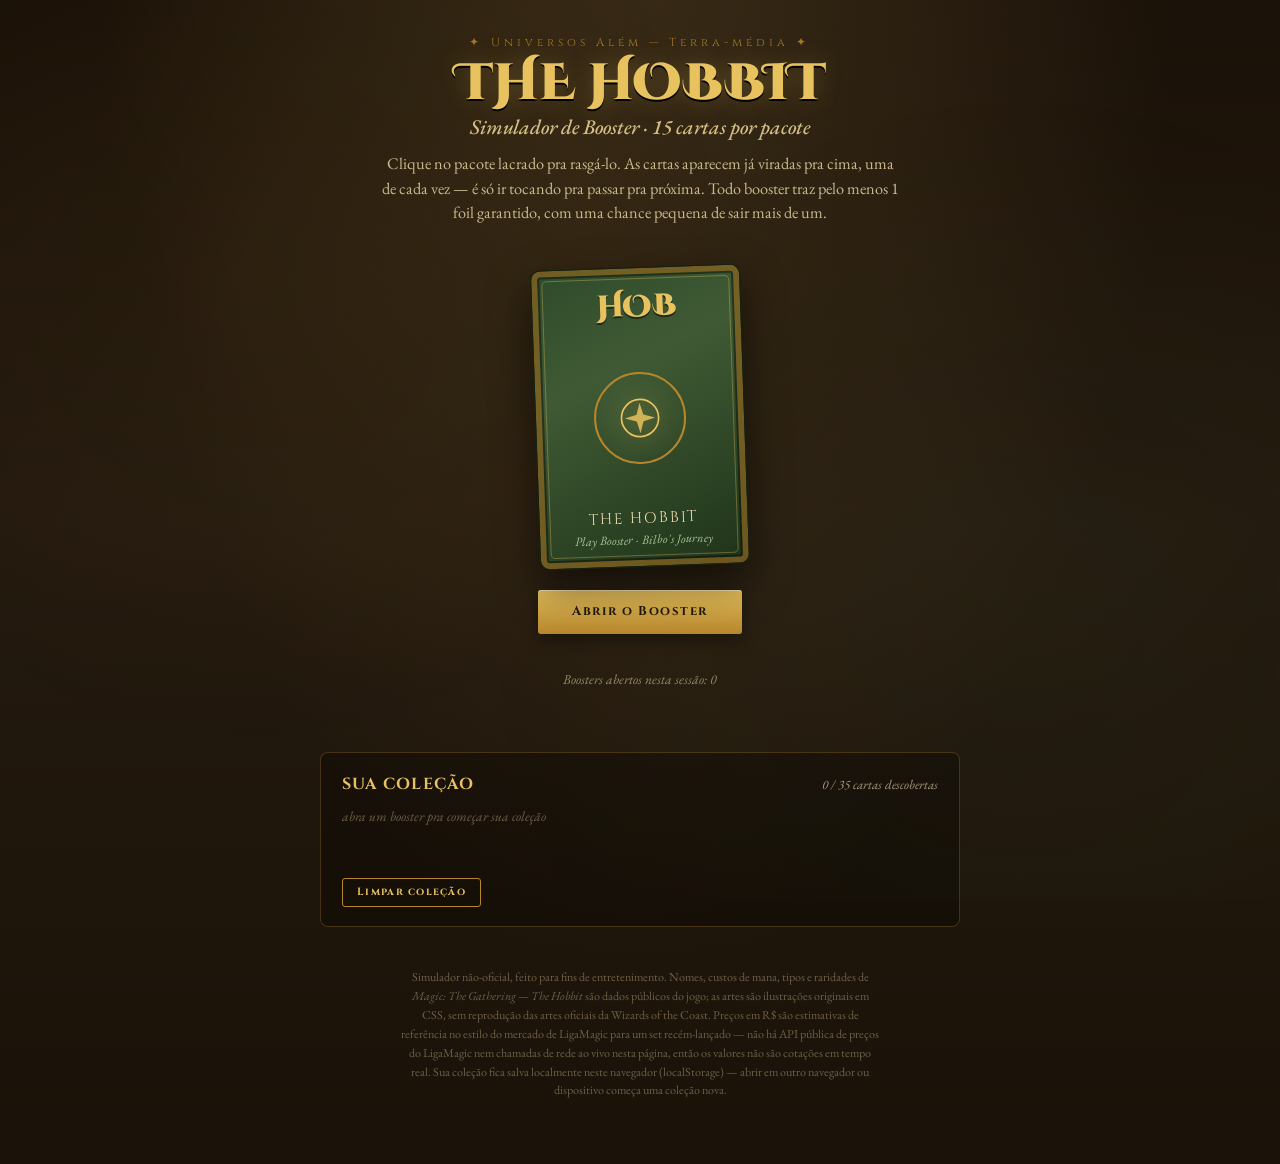
==== index.html @ b06af4e3 "primeiros arquivos" ====
<!DOCTYPE html>
<html lang="pt-BR">
<head>
<meta charset="UTF-8">
<meta name="viewport" content="width=device-width, initial-scale=1, viewport-fit=cover">
<title>The Hobbit — Simulador de Booster</title>
<link rel="stylesheet" href="style.css">
</head>
<body>
<div class="wrap">

  <header>
    <p class="eyebrow-rune">✦ Universos Além — Terra-média ✦</p>
    <h1>THE HOBBIT<span>Simulador de Booster · 15 cartas por pacote</span></h1>
    <p class="subline">Clique no pacote lacrado pra rasgá-lo. As cartas aparecem já viradas pra cima, uma de cada vez — é só ir tocando pra passar pra próxima. Todo booster traz pelo menos 1 foil garantido, com uma chance pequena de sair mais de um.</p>
  </header>

  <div class="stage" id="stageEl">

    <div class="pack-zone" id="packZone">
      <div class="pack" id="packEl">
        <div class="pack-face">
          <div class="pack-mark">HOB</div>
          <div class="pack-ring">
            <svg viewBox="0 0 64 64" fill="none">
              <circle cx="32" cy="32" r="22" stroke="#e8c25e" stroke-width="2"/>
              <path d="M32 14 L36 28 L50 32 L36 36 L32 50 L28 36 L14 32 L28 28 Z" fill="#e8c25e" opacity="0.85"/>
            </svg>
          </div>
          <div class="pack-title">THE HOBBIT<small>Play Booster · Bilbo's Journey</small></div>
        </div>
      </div>
      <button class="open-btn" id="openBtn">Abrir o Booster</button>
      <p class="count-note" id="countNote">Boosters abertos nesta sessão: 0</p>
    </div>

    <div class="reveal" id="revealZone">
      <div class="reveal-head">
        <h2>REVELANDO SUAS CARTAS</h2>
        <span class="prog" id="progNote">carta 1 de 15</span>
      </div>
      <p class="tap-hint" id="tapHint">toque na carta pra ver a próxima</p>

      <div class="stack-zone" id="stackZone"></div>

      <div class="detail" id="detail"></div>

      <div class="actions-row">
        <button class="ghost-btn" id="revealAllBtn">Revelar tudo</button>
        <button class="ghost-btn" id="againBtn" style="display:none">Abrir outro booster</button>
      </div>

      <div class="collected" id="collectedWrap" style="display:none">
        <p class="collected-label">JÁ REVELADAS</p>
        <div class="strip" id="strip"></div>
      </div>

      <div class="summary" id="summary" style="display:none">
        <h2>BOOSTER COMPLETO</h2>
        <div class="total" id="totalPrice">R$ 0,00</div>
        <p class="sub" id="summarySub"></p>
      </div>
    </div>

  </div>

  <div class="collection-panel" id="collectionPanel">
    <div class="coll-head">
      <h2>SUA COLEÇÃO</h2>
      <span class="coll-count" id="collCount">0 / 0 cartas descobertas</span>
    </div>
    <div class="coll-grid" id="collGrid"></div>
    <button class="ghost-btn tiny" id="clearCollBtn">Limpar coleção</button>
  </div>

  <footer id="footerNote">
    Simulador não-oficial, feito para fins de entretenimento. Nomes, custos de mana, tipos e raridades de <em>Magic: The Gathering — The Hobbit</em> são dados públicos do jogo; as artes são ilustrações originais em CSS, sem reprodução das artes oficiais da Wizards of the Coast. Preços em R$ são estimativas de referência no estilo do mercado de LigaMagic para um set recém-lançado — não há API pública de preços do LigaMagic nem chamadas de rede ao vivo nesta página, então os valores não são cotações em tempo real. Sua coleção fica salva localmente neste navegador (localStorage) — abrir em outro navegador ou dispositivo começa uma coleção nova.
  </footer>

</div>

<div class="mythic-flash" id="mythicFlash"></div>

<script src="main.js"></script>
</body>
</html>
---- style.css ----
@import url('https://fonts.googleapis.com/css2?family=Cinzel:wght@500;700;900&family=Cinzel+Decorative:wght@700;900&family=EB+Garamond:ital,wght@0,400;0,500;0,600;1,400&display=swap');

:root{
  --parchment:#e9d9ae;
  --parchment-dark:#d3bd85;
  --ink:#2b1c10;
  --gold:#b6862c;
  --gold-bright:#e8c25e;
  --shire-green:#3f5a34;
  --shadow-hall:#1a1108;

  --c-w:#d9c98a; --c-u:#3c6ea5; --c-b:#2a2430; --c-r:#9c3a2a; --c-g:#3c6b3a; --c-c:#6b6255; --c-m:#7a5a2a; --c-l:#5b4a2c;

  box-sizing:border-box;
  padding-top:env(safe-area-inset-top,0px);
  padding-bottom:env(safe-area-inset-bottom,0px);
}
html{scroll-padding-top:env(safe-area-inset-top,0px);}
*{box-sizing:inherit;}

body{
  margin:0;
  min-height:100%;
  background:
    radial-gradient(ellipse at 50% -10%, #3a2c17 0%, transparent 60%),
    linear-gradient(180deg, var(--shadow-hall) 0%, #241a0f 45%, #1a1208 100%);
  color:var(--parchment);
  font-family:'EB Garamond', Georgia, serif;
  overflow-x:hidden;
  position:relative;
}
body::before{
  content:"";
  position:fixed; inset:0;
  background-image:
    radial-gradient(circle at 20% 30%, rgba(182,134,44,0.06), transparent 40%),
    radial-gradient(circle at 80% 70%, rgba(63,90,52,0.08), transparent 45%);
  pointer-events:none;
  z-index:0;
}

.wrap{
  position:relative;
  z-index:1;
  max-width:760px;
  margin:0 auto;
  padding:2.2rem 1.25rem 4rem;
  display:flex;
  flex-direction:column;
  align-items:center;
}

header{ text-align:center; margin-bottom:1.6rem; }
.eyebrow-rune{
  font-family:'Cinzel', serif; font-size:0.72rem; letter-spacing:0.35em;
  color:var(--gold); opacity:0.85; margin:0 0 0.4rem;
}
h1{
  font-family:'Cinzel Decorative', 'Cinzel', serif; font-weight:900;
  font-size:clamp(2.1rem, 6vw, 3.2rem); margin:0; color:var(--gold-bright);
  text-shadow:0 2px 0 #000, 0 0 24px rgba(232,194,94,0.25); line-height:1.05;
}
h1 span{
  display:block; font-family:'EB Garamond', serif; font-style:italic; font-weight:500;
  font-size:clamp(1rem, 3vw, 1.3rem); color:var(--parchment-dark); margin-top:0.35rem;
  text-shadow:none;
}
.subline{ max-width:520px; margin:0.9rem auto 0; color:#c9b98d; font-size:1.02rem; line-height:1.5; }

.stage{
  width:100%; display:flex; flex-direction:column; align-items:center;
  min-height:440px; justify-content:center; padding:1rem 0; position:relative;
}
.stage.shake{ animation:shake .5s ease; }
@keyframes shake{
  10%,90%{ transform:translate(-1px,0); } 20%,80%{ transform:translate(2px,-1px); }
  30%,50%,70%{ transform:translate(-4px,1px); } 40%,60%{ transform:translate(4px,-1px); }
}

/* ---------- Pack ---------- */
.pack-zone{ display:flex; flex-direction:column; align-items:center; gap:1.4rem; }
.pack{
  width:210px; height:300px; position:relative; cursor:pointer;
  transform:rotate(-2deg); transition:transform .35s ease;
}
.pack:hover{ transform:rotate(-2deg) translateY(-6px); }
.pack:active{ transform:rotate(-2deg) translateY(-2px) scale(.98); }
.pack-face{
  position:absolute; inset:0; border-radius:10px;
  background:linear-gradient(155deg, #2e4a2a 0%, var(--shire-green) 35%, #1f3319 100%);
  border:1px solid #14200f;
  box-shadow:0 18px 40px rgba(0,0,0,0.55), inset 0 0 0 6px rgba(182,134,44,0.55), inset 0 0 0 8px rgba(0,0,0,0.4);
  display:flex; flex-direction:column; align-items:center; justify-content:space-between;
  padding:1.1rem 0.9rem; overflow:hidden;
}
.pack-face::before{ content:""; position:absolute; inset:10px; border:1px solid rgba(232,194,94,0.35); border-radius:5px; }
.pack-mark{ font-family:'Cinzel Decorative', serif; font-weight:900; font-size:1.9rem; color:var(--gold-bright); text-shadow:0 2px 0 rgba(0,0,0,0.5); }
.pack-ring{ width:92px; height:92px; border-radius:50%; border:2.5px solid var(--gold); display:flex; align-items:center; justify-content:center; background:radial-gradient(circle, rgba(232,194,94,0.12), transparent 70%); }
.pack-ring svg{ width:54px; height:54px; }
.pack-title{ font-family:'Cinzel', serif; font-size:0.95rem; letter-spacing:0.12em; color:var(--parchment); text-align:center; line-height:1.3; }
.pack-title small{ display:block; font-family:'EB Garamond'; font-style:italic; letter-spacing:0; font-size:0.78rem; color:#a7c497; margin-top:0.2rem; }

.open-btn, .ghost-btn{
  font-family:'Cinzel', serif; font-weight:700; letter-spacing:0.12em; font-size:0.8rem;
  padding:0.85rem 2.1rem; border-radius:3px; cursor:pointer;
}
.open-btn{
  background:linear-gradient(180deg, var(--gold-bright), var(--gold)); color:#241a0a; border:none;
  box-shadow:0 6px 16px rgba(0,0,0,0.4), inset 0 1px 0 rgba(255,255,255,0.5);
  transition:transform .15s ease;
}
.open-btn:hover{ transform:translateY(-2px); }
.open-btn:disabled{ opacity:0.5; cursor:default; transform:none; }
.ghost-btn{ background:transparent; border:1px solid var(--gold); color:var(--gold-bright); font-size:0.75rem; padding:0.6rem 1.3rem; }
.ghost-btn:hover{ background:rgba(182,134,44,0.15); }
.count-note{ font-size:0.85rem; color:#9a8a68; font-style:italic; }

.burst{ position:absolute; inset:0; pointer-events:none; z-index:6; }
.mote{ position:absolute; width:6px; height:6px; border-radius:50%; background:var(--gold-bright); opacity:0; }

/* ---------- Reveal stack ---------- */
.reveal{ width:100%; display:none; flex-direction:column; align-items:center; }
.reveal.show{ display:flex; }

.reveal-head{
  width:100%; display:flex; align-items:baseline; justify-content:space-between; flex-wrap:wrap; gap:0.6rem;
  margin-bottom:0.4rem; border-bottom:1px solid rgba(182,134,44,0.35); padding-bottom:0.6rem;
}
.reveal-head h2{ font-family:'Cinzel', serif; font-size:1.05rem; letter-spacing:0.08em; color:var(--gold-bright); margin:0; }
.reveal-head .prog{ font-size:0.85rem; color:#a7987a; font-style:italic; }

.stack-zone{
  position:relative; width:210px; height:300px; margin:1.6rem 0 1.1rem;
}
.stack-card{
  position:absolute; inset:0; perspective:1000px;
}
.stack-card .mcard{
  position:relative; width:100%; height:100%; transform-style:preserve-3d;
  transition:transform .55s cubic-bezier(.2,.7,.2,1), opacity .3s ease;
  cursor:pointer;
}
.stack-card .mcard.flipped{ transform:rotateY(180deg); }
.mface{ position:absolute; inset:0; border-radius:9px; backface-visibility:hidden; overflow:hidden; box-shadow:0 10px 24px rgba(0,0,0,0.55); }
.mback{ background:linear-gradient(155deg, #2e4a2a 0%, var(--shire-green) 35%, #1f3319 100%); border:1px solid #14200f; display:flex; align-items:center; justify-content:center; }
.mback::before{ content:""; position:absolute; inset:7px; border:1px solid rgba(232,194,94,0.4); border-radius:5px; }
.mback span{ font-family:'Cinzel Decorative', serif; color:var(--gold-bright); font-size:1.4rem; font-weight:900; opacity:0.9; }

.mfront{ transform:rotateY(180deg); display:flex; flex-direction:column; border:1px solid rgba(0,0,0,0.4); padding:6px; background:#171310; }
.mfront .frame{ flex:1; border-radius:5px; padding:7px 8px 8px; display:flex; flex-direction:column; position:relative; overflow:hidden; }
.namebar{ display:flex; align-items:center; justify-content:space-between; gap:4px; font-family:'Cinzel', serif; font-weight:700; font-size:0.68rem; color:#1c1508; background:rgba(255,255,255,0.85); border-radius:3px; padding:3px 6px; line-height:1.15; }
.namebar .nm{ overflow:hidden; text-overflow:ellipsis; white-space:nowrap; }
.namebar .cost{ display:flex; gap:2px; flex-shrink:0; }
.pip{ width:13px; height:13px; border-radius:50%; display:flex; align-items:center; justify-content:center; font-size:0.55rem; font-weight:800; color:#fff; box-shadow:inset 0 0 0 1px rgba(0,0,0,0.35); }
.art{ margin-top:5px; flex:1; border-radius:3px; position:relative; overflow:hidden; box-shadow:inset 0 0 0 1px rgba(0,0,0,0.35), inset 0 -14px 22px rgba(0,0,0,0.35); }
.typebar{ margin-top:5px; font-family:'Cinzel', serif; font-size:0.55rem; font-weight:700; color:#1c1508; background:rgba(255,255,255,0.8); border-radius:3px; padding:2.5px 6px; display:flex; align-items:center; justify-content:space-between; gap:4px; }
.rgem{ width:9px; height:9px; border-radius:50%; flex-shrink:0; box-shadow:0 0 4px currentColor; }
.textbox{ margin-top:5px; background:rgba(245,239,220,0.95); border-radius:3px; padding:5px 6px; font-size:0.56rem; line-height:1.3; color:#2a2015; flex:1; overflow:hidden; }
.textbox .flavor{ display:block; font-style:italic; color:#5a4d38; margin-top:2px; }
.ptbox{ position:absolute; bottom:5px; right:6px; background:rgba(255,255,255,0.92); border-radius:3px; padding:1px 6px; font-family:'Cinzel', serif; font-weight:800; font-size:0.62rem; color:#1c1508; box-shadow:0 0 0 1px rgba(0,0,0,0.3); }
.pricetag{ position:absolute; bottom:5px; left:6px; background:rgba(20,15,8,0.85); color:var(--gold-bright); border-radius:3px; padding:1px 6px; font-family:'Cinzel', serif; font-weight:700; font-size:0.55rem; }

.mfront.r-mythic .frame{ box-shadow:0 0 0 2px #d4a949, inset 0 0 16px rgba(212,169,73,0.4); }
.mfront.r-rare .frame{ box-shadow:0 0 0 2px #d8b84a; }
.mfront.r-uncommon .frame{ box-shadow:0 0 0 1px #b9c2c9; }
.mfront.r-common .frame{ box-shadow:0 0 0 1px rgba(0,0,0,0.3); }

/* foil shimmer */
.foil-badge{
  position:absolute; top:5px; right:5px; z-index:3;
  font-family:'Cinzel', serif; font-weight:800; font-size:0.48rem; letter-spacing:0.06em;
  padding:1.5px 5px; border-radius:9px; color:#241a0a;
  background:linear-gradient(120deg,#ffd9a0,#fff3c8,#a0d9ff,#ffd9a0);
  background-size:220% 100%;
  animation:foilbadge 2.6s linear infinite;
  box-shadow:0 0 5px rgba(255,255,255,0.6);
}
@keyframes foilbadge{ 0%{background-position:0% 0;} 100%{background-position:220% 0;} }
.mfront.is-foil::after{
  content:"";
  position:absolute; inset:0;
  background:linear-gradient(115deg, transparent 30%, rgba(255,255,255,0.55) 45%, rgba(255,200,255,0.35) 50%, rgba(180,230,255,0.4) 55%, transparent 70%);
  background-size:250% 250%;
  mix-blend-mode:overlay;
  animation:foilsheen 3.2s ease-in-out infinite;
  pointer-events:none;
}
@keyframes foilsheen{ 0%{background-position:0% 0%;} 50%{background-position:100% 100%;} 100%{background-position:0% 0%;} }

/* mythic reveal blast */
.mythic-flash{
  position:fixed; inset:0; pointer-events:none; z-index:50;
  background:radial-gradient(circle at 50% 45%, rgba(255,196,90,0.55), rgba(255,120,40,0.25) 35%, transparent 65%);
  opacity:0;
}
.mythic-flash.go{ animation:mflash 1s ease-out; }
@keyframes mflash{ 0%{opacity:0;} 15%{opacity:1;} 100%{opacity:0;} }
.mcard.mythic-pop{ animation:mythicpop 1s cubic-bezier(.2,.7,.2,1); }
@keyframes mythicpop{
  0%{ transform:rotateY(180deg) scale(1); filter:brightness(1); }
  30%{ transform:rotateY(180deg) scale(1.18); filter:brightness(1.6) drop-shadow(0 0 30px #ffb347); }
  60%{ transform:rotateY(180deg) scale(1.1); filter:brightness(1.3) drop-shadow(0 0 22px #ffb347); }
  100%{ transform:rotateY(180deg) scale(1); filter:brightness(1); }
}
.ember{ position:fixed; bottom:-10px; width:5px; height:5px; border-radius:50%; background:#ff9a3c; pointer-events:none; z-index:49; opacity:0; }

.tap-hint{ font-size:0.8rem; color:#a7987a; font-style:italic; min-height:1.2em; margin-bottom:0.4rem; }

.detail{ width:100%; max-width:420px; margin-top:0.3rem; padding:1rem 1.1rem; background:rgba(0,0,0,0.35); border:1px solid rgba(182,134,44,0.4); border-radius:8px; display:none; }
.detail.show{ display:block; }
.detail h3{ font-family:'Cinzel', serif; margin:0 0 0.3rem; color:var(--gold-bright); font-size:1.05rem; }
.detail p{ margin:0.2rem 0; color:#d8caa8; font-size:0.9rem; line-height:1.5; }
.detail .tag{ display:inline-block; font-family:'Cinzel', serif; font-size:0.66rem; letter-spacing:0.08em; padding:0.15rem 0.55rem; border-radius:20px; margin-right:0.4rem; margin-top:0.4rem; }
.detail .price{ font-family:'Cinzel', serif; font-size:1.1rem; color:var(--gold-bright); margin-top:0.5rem; }

.actions-row{ display:flex; gap:0.8rem; justify-content:center; margin-top:0.9rem; flex-wrap:wrap; }

/* collected strip */
.collected{ width:100%; max-width:560px; margin-top:1.3rem; }
.collected-label{ font-family:'Cinzel', serif; font-size:0.7rem; letter-spacing:0.1em; color:#a7987a; margin-bottom:0.5rem; }
.strip{ display:flex; flex-wrap:wrap; gap:6px; }
.chip{
  width:34px; height:48px; border-radius:4px; position:relative; flex-shrink:0;
  box-shadow:0 3px 8px rgba(0,0,0,0.5); cursor:default; opacity:0; transform:translateY(6px);
  animation:chipin .35s ease forwards;
}
@keyframes chipin{ to{ opacity:1; transform:translateY(0); } }
.chip.foil::after{ content:"✦"; position:absolute; top:1px; right:1px; font-size:0.5rem; color:#fff9dd; }
.chip.r-mythic{ box-shadow:0 0 8px #ffb347, 0 3px 8px rgba(0,0,0,0.5); }

.summary{
  width:100%; max-width:480px; margin-top:1.6rem; padding:1.1rem 1.2rem;
  background:rgba(0,0,0,0.32); border:1px solid rgba(182,134,44,0.4); border-radius:8px; text-align:center;
}
.summary h2{ font-family:'Cinzel', serif; color:var(--gold-bright); font-size:1.05rem; margin:0 0 0.4rem; }
.summary .total{ font-family:'Cinzel Decorative', serif; font-size:1.9rem; color:var(--gold-bright); margin:0.3rem 0; }
.summary .sub{ font-size:0.82rem; color:#a7987a; font-style:italic; }

.collection-panel{
  width:100%; max-width:640px; margin-top:2.2rem; padding:1.2rem 1.3rem;
  background:rgba(0,0,0,0.28); border:1px solid rgba(182,134,44,0.3); border-radius:8px;
}
.coll-head{ display:flex; align-items:baseline; justify-content:space-between; flex-wrap:wrap; gap:0.5rem; margin-bottom:0.8rem; }
.coll-head h2{ font-family:'Cinzel', serif; font-size:1rem; letter-spacing:0.08em; color:var(--gold-bright); margin:0; }
.coll-count{ font-size:0.82rem; color:#a7987a; font-style:italic; }
.coll-grid{ display:flex; flex-wrap:wrap; gap:8px; min-height:56px; }
.coll-empty{ font-size:0.85rem; color:#6d5f45; font-style:italic; }
.coll-card{
  position:relative; width:56px; height:78px; border-radius:5px; flex-shrink:0;
  box-shadow:0 3px 8px rgba(0,0,0,0.5); display:flex; align-items:flex-end;
  opacity:0; transform:translateY(6px); animation:chipin .3s ease forwards;
}
.coll-card.r-mythic{ box-shadow:0 0 8px #ffb347, 0 3px 8px rgba(0,0,0,0.5); }
.coll-card.r-rare{ box-shadow:0 0 0 1.5px #d8b84a, 0 3px 8px rgba(0,0,0,0.5); }
.coll-card.r-uncommon{ box-shadow:0 0 0 1px #b9c2c9, 0 3px 8px rgba(0,0,0,0.5); }
.coll-card.is-foil::after{
  content:""; position:absolute; inset:0; border-radius:5px;
  background:linear-gradient(115deg, transparent 30%, rgba(255,255,255,0.55) 45%, rgba(180,230,255,0.4) 55%, transparent 70%);
  background-size:250% 250%; mix-blend-mode:overlay; animation:foilsheen 3.2s ease-in-out infinite; pointer-events:none;
}
.coll-card .coll-star{ position:absolute; top:2px; right:3px; font-size:0.55rem; color:#fff9dd; text-shadow:0 0 3px #000; }
.coll-name{ font-size:0.42rem; line-height:1.15; padding:2px 3px; color:#1c1508; background:rgba(255,255,255,0.82); width:100%; border-radius:0 0 5px 5px; }
.ghost-btn.tiny{ font-size:0.66rem; padding:0.4rem 0.9rem; margin-top:0.9rem; }

footer{ margin-top:2.6rem; text-align:center; font-size:0.76rem; color:#6d5f45; max-width:480px; line-height:1.55; }

@media (max-width:420px){ .pack{ width:180px; height:258px; } .stack-zone{ width:180px; height:258px; } }
@media (prefers-reduced-motion: reduce){ .mcard, .pack, .open-btn, .mythic-flash.go, .mcard.mythic-pop{ animation:none !important; transition:none !important; } }
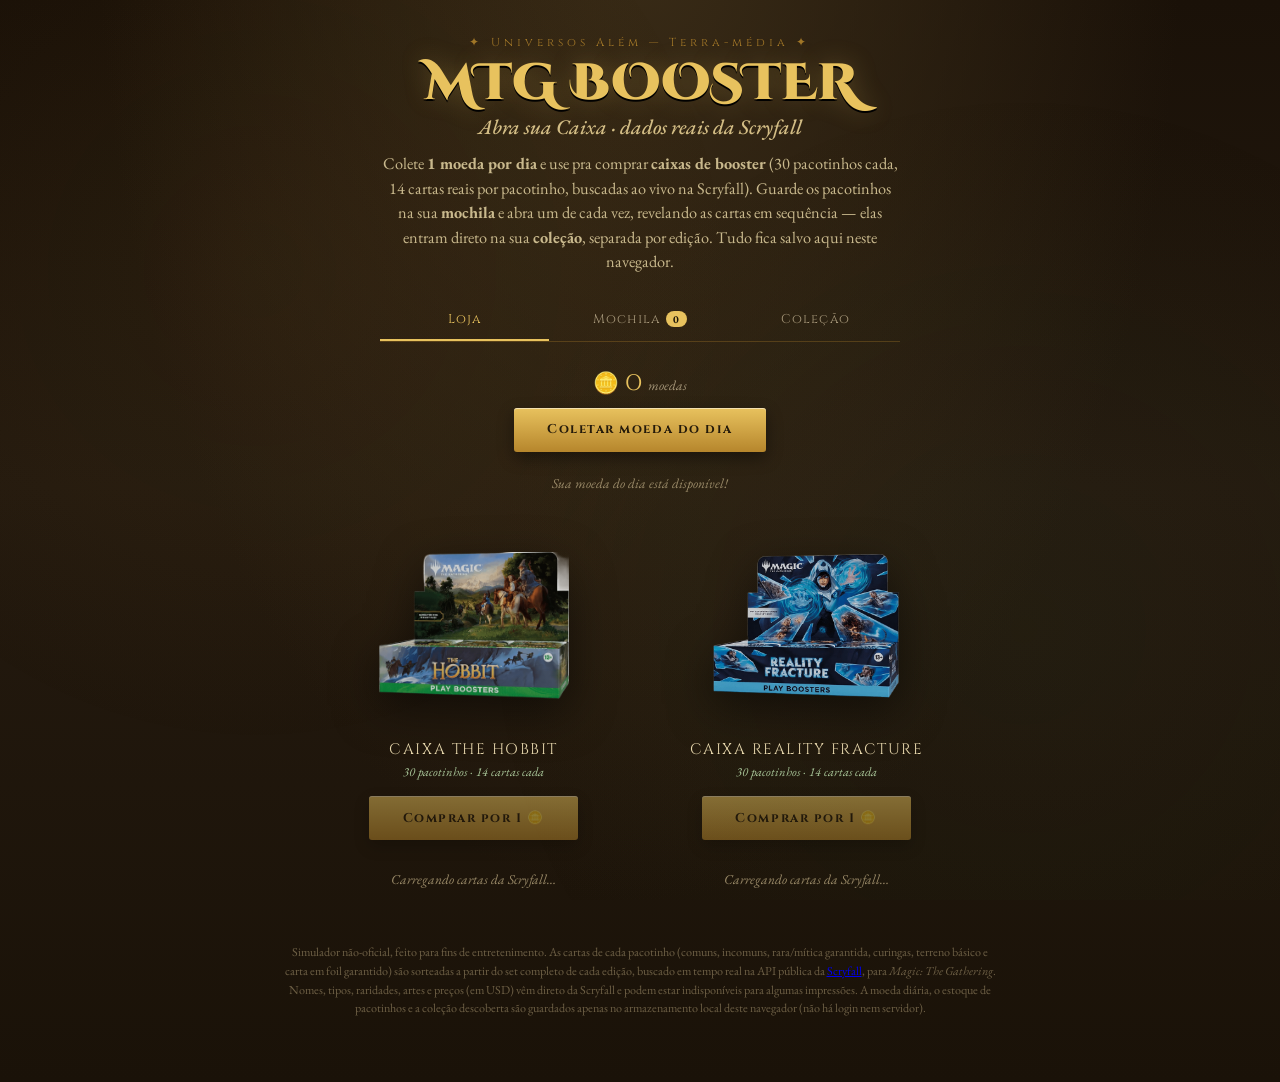
==== commit b80a0343: "primeiros boosters boxes" ====
--- a/index.html
+++ b/index.html
@@ -3,7 +3,7 @@
 <head>
 <meta charset="UTF-8">
 <meta name="viewport" content="width=device-width, initial-scale=1, viewport-fit=cover">
-<title>The Hobbit — Simulador de Booster</title>
+<title>MTG Booster — Simulador de Pacotinhos</title>
 <link rel="stylesheet" href="style.css">
 </head>
 <body>
@@ -11,75 +11,71 @@
 
   <header>
     <p class="eyebrow-rune">✦ Universos Além — Terra-média ✦</p>
-    <h1>THE HOBBIT<span>Simulador de Booster · 15 cartas por pacote</span></h1>
-    <p class="subline">Clique no pacote lacrado pra rasgá-lo. As cartas aparecem já viradas pra cima, uma de cada vez — é só ir tocando pra passar pra próxima. Todo booster traz pelo menos 1 foil garantido, com uma chance pequena de sair mais de um.</p>
+    <h1>MTG BOOSTER<span>Abra sua Caixa · dados reais da Scryfall</span></h1>
+    <p class="subline">Colete <strong>1 moeda por dia</strong> e use pra comprar <strong>caixas de booster</strong> (30 pacotinhos cada, 14 cartas reais por pacotinho, buscadas ao vivo na Scryfall). Guarde os pacotinhos na sua <strong>mochila</strong> e abra um de cada vez, revelando as cartas em sequência — elas entram direto na sua <strong>coleção</strong>, separada por edição. Tudo fica salvo aqui neste navegador.</p>
   </header>
 
-  <div class="stage" id="stageEl">
+  <nav class="tab-bar" id="tabBar">
+    <button type="button" class="tab-btn is-active" data-tab="loja">Loja</button>
+    <button type="button" class="tab-btn" data-tab="mochila">Mochila<span class="tab-badge" id="mochilaBadge" hidden>0</span></button>
+    <button type="button" class="tab-btn" data-tab="colecao">Coleção</button>
+  </nav>
 
-    <div class="pack-zone" id="packZone">
-      <div class="pack" id="packEl">
-        <div class="pack-face">
-          <div class="pack-mark">HOB</div>
-          <div class="pack-ring">
-            <svg viewBox="0 0 64 64" fill="none">
-              <circle cx="32" cy="32" r="22" stroke="#e8c25e" stroke-width="2"/>
-              <path d="M32 14 L36 28 L50 32 L36 36 L32 50 L28 36 L14 32 L28 28 Z" fill="#e8c25e" opacity="0.85"/>
-            </svg>
-          </div>
-          <div class="pack-title">THE HOBBIT<small>Play Booster · Bilbo's Journey</small></div>
-        </div>
+  <section class="tab-panel is-active" id="tab-loja" data-tab-panel="loja">
+    <div class="coin-bar">
+      <div class="coin-balance">
+        <span class="coin-icon">🪙</span>
+        <span id="coinBalance">0</span>
+        <span class="coin-label">moedas</span>
       </div>
-      <button class="open-btn" id="openBtn">Abrir o Booster</button>
-      <p class="count-note" id="countNote">Boosters abertos nesta sessão: 0</p>
+      <button type="button" class="open-btn" id="collectCoinBtn" disabled>Coletar moeda do dia</button>
+      <p class="count-note" id="coinNote">Carregando…</p>
     </div>
 
-    <div class="reveal" id="revealZone">
-      <div class="reveal-head">
-        <h2>REVELANDO SUAS CARTAS</h2>
-        <span class="prog" id="progNote">carta 1 de 15</span>
+    <div class="shop-grid" id="shopGrid"></div>
+  </section>
+
+  <section class="tab-panel" id="tab-mochila" data-tab-panel="mochila">
+    <div class="gallery-zone" id="stockZone">
+      <div class="gallery-head">
+        <h2>SUA MOCHILA</h2>
+        <span class="gallery-count" id="stockCount">Nenhum pacotinho ainda</span>
       </div>
-      <p class="tap-hint" id="tapHint">toque na carta pra ver a próxima</p>
-
-      <div class="stack-zone" id="stackZone"></div>
-
-      <div class="detail" id="detail"></div>
-
-      <div class="actions-row">
-        <button class="ghost-btn" id="revealAllBtn">Revelar tudo</button>
-        <button class="ghost-btn" id="againBtn" style="display:none">Abrir outro booster</button>
-      </div>
-
-      <div class="collected" id="collectedWrap" style="display:none">
-        <p class="collected-label">JÁ REVELADAS</p>
-        <div class="strip" id="strip"></div>
-      </div>
-
-      <div class="summary" id="summary" style="display:none">
-        <h2>BOOSTER COMPLETO</h2>
-        <div class="total" id="totalPrice">R$ 0,00</div>
-        <p class="sub" id="summarySub"></p>
+      <div class="stock-grid" id="stockGrid">
+        <p class="coll-empty">Compre uma caixa na Loja pra receber 30 pacotinhos na mochila.</p>
       </div>
     </div>
+  </section>
 
-  </div>
-
-  <div class="collection-panel" id="collectionPanel">
-    <div class="coll-head">
-      <h2>SUA COLEÇÃO</h2>
-      <span class="coll-count" id="collCount">0 / 0 cartas descobertas</span>
+  <section class="tab-panel" id="tab-colecao" data-tab-panel="colecao">
+    <div class="gallery-zone" id="collectionZone">
+      <div class="gallery-head">
+        <h2>SUA COLEÇÃO</h2>
+        <span class="gallery-count" id="collectionCount">0 cartas descobertas</span>
+      </div>
+      <div class="collection-sets" id="collectionGrid"></div>
     </div>
-    <div class="coll-grid" id="collGrid"></div>
-    <button class="ghost-btn tiny" id="clearCollBtn">Limpar coleção</button>
-  </div>
+  </section>
 
   <footer id="footerNote">
-    Simulador não-oficial, feito para fins de entretenimento. Nomes, custos de mana, tipos e raridades de <em>Magic: The Gathering — The Hobbit</em> são dados públicos do jogo; as artes são ilustrações originais em CSS, sem reprodução das artes oficiais da Wizards of the Coast. Preços em R$ são estimativas de referência no estilo do mercado de LigaMagic para um set recém-lançado — não há API pública de preços do LigaMagic nem chamadas de rede ao vivo nesta página, então os valores não são cotações em tempo real. Sua coleção fica salva localmente neste navegador (localStorage) — abrir em outro navegador ou dispositivo começa uma coleção nova.
+    Simulador não-oficial, feito para fins de entretenimento. As cartas de cada pacotinho (comuns, incomuns, rara/mítica garantida, curingas, terreno básico e carta em foil garantido) são sorteadas a partir do set completo de cada edição, buscado em tempo real na API pública da <a href="https://scryfall.com" target="_blank" rel="noopener">Scryfall</a>, para <em>Magic: The Gathering</em>. Nomes, tipos, raridades, artes e preços (em USD) vêm direto da Scryfall e podem estar indisponíveis para algumas impressões. A moeda diária, o estoque de pacotinhos e a coleção descoberta são guardados apenas no armazenamento local deste navegador (não há login nem servidor).
   </footer>
 
 </div>
 
-<div class="mythic-flash" id="mythicFlash"></div>
+<div class="reveal-overlay" id="revealOverlay" style="display:none">
+  <div class="reveal-modal">
+    <div class="reveal-head">
+      <span id="revealProgress">Carta 1 / 14</span>
+      <button type="button" class="ghost-btn tiny" id="revealCloseBtn">Fechar ✕</button>
+    </div>
+    <div class="reveal-card-stage" id="revealCardStage"></div>
+    <p class="reveal-hint">Clique na carta (ou no botão) pra ver a próxima</p>
+    <div class="reveal-controls">
+      <button type="button" class="open-btn" id="revealNextBtn">Próxima carta →</button>
+    </div>
+  </div>
+</div>
 
 <script src="main.js"></script>
 </body>
--- a/style.css
+++ b/style.css
@@ -43,7 +43,7 @@
 .wrap{
   position:relative;
   z-index:1;
-  max-width:760px;
+  max-width:1100px;
   margin:0 auto;
   padding:2.2rem 1.25rem 4rem;
   display:flex;
@@ -81,25 +81,14 @@
 /* ---------- Pack ---------- */
 .pack-zone{ display:flex; flex-direction:column; align-items:center; gap:1.4rem; }
 .pack{
-  width:210px; height:300px; position:relative; cursor:pointer;
-  transform:rotate(-2deg); transition:transform .35s ease;
-}
-.pack:hover{ transform:rotate(-2deg) translateY(-6px); }
-.pack:active{ transform:rotate(-2deg) translateY(-2px) scale(.98); }
-.pack-face{
-  position:absolute; inset:0; border-radius:10px;
-  background:linear-gradient(155deg, #2e4a2a 0%, var(--shire-green) 35%, #1f3319 100%);
-  border:1px solid #14200f;
-  box-shadow:0 18px 40px rgba(0,0,0,0.55), inset 0 0 0 6px rgba(182,134,44,0.55), inset 0 0 0 8px rgba(0,0,0,0.4);
-  display:flex; flex-direction:column; align-items:center; justify-content:space-between;
-  padding:1.1rem 0.9rem; overflow:hidden;
-}
-.pack-face::before{ content:""; position:absolute; inset:10px; border:1px solid rgba(232,194,94,0.35); border-radius:5px; }
-.pack-mark{ font-family:'Cinzel Decorative', serif; font-weight:900; font-size:1.9rem; color:var(--gold-bright); text-shadow:0 2px 0 rgba(0,0,0,0.5); }
-.pack-ring{ width:92px; height:92px; border-radius:50%; border:2.5px solid var(--gold); display:flex; align-items:center; justify-content:center; background:radial-gradient(circle, rgba(232,194,94,0.12), transparent 70%); }
-.pack-ring svg{ width:54px; height:54px; }
-.pack-title{ font-family:'Cinzel', serif; font-size:0.95rem; letter-spacing:0.12em; color:var(--parchment); text-align:center; line-height:1.3; }
-.pack-title small{ display:block; font-family:'EB Garamond'; font-style:italic; letter-spacing:0; font-size:0.78rem; color:#a7c497; margin-top:0.2rem; }
+  width:190px; height:190px; cursor:pointer;
+  transition:transform .25s ease;
+}
+.pack:hover{ transform:translateY(-6px); }
+.pack:active{ transform:translateY(-2px) scale(.98); }
+.pack-art{ width:100%; height:100%; object-fit:contain; display:block; filter:drop-shadow(0 14px 22px rgba(0,0,0,0.5)); }
+.pack-title{ font-family:'Cinzel', serif; font-size:0.95rem; letter-spacing:0.1em; color:var(--parchment); text-align:center; line-height:1.3; margin:0.2rem 0 0; }
+.pack-title small{ display:block; font-family:'EB Garamond'; font-style:italic; letter-spacing:0; font-size:0.78rem; color:#a7c497; margin-top:0.25rem; }
 
 .open-btn, .ghost-btn{
   font-family:'Cinzel', serif; font-weight:700; letter-spacing:0.12em; font-size:0.8rem;
@@ -263,7 +252,187 @@
 .coll-name{ font-size:0.42rem; line-height:1.15; padding:2px 3px; color:#1c1508; background:rgba(255,255,255,0.82); width:100%; border-radius:0 0 5px 5px; }
 .ghost-btn.tiny{ font-size:0.66rem; padding:0.4rem 0.9rem; margin-top:0.9rem; }
 
-footer{ margin-top:2.6rem; text-align:center; font-size:0.76rem; color:#6d5f45; max-width:480px; line-height:1.55; }
+footer{ margin-top:2.6rem; text-align:center; font-size:0.76rem; color:#6d5f45; max-width:720px; line-height:1.55; }
+
+/* ---------------- Gallery (real collection view) ---------------- */
+.gallery-zone{ width:100%; margin-top:0.6rem; }
+.gallery-head{
+  display:flex; align-items:baseline; justify-content:space-between; gap:1rem;
+  flex-wrap:wrap; border-bottom:1px solid rgba(182,134,44,0.35); padding-bottom:0.5rem; margin-bottom:1rem;
+}
+.gallery-head h2{ font-family:'Cinzel', serif; font-size:1rem; letter-spacing:0.12em; color:var(--gold-bright); margin:0; }
+.gallery-count{ font-size:0.78rem; color:#c9b98d; }
+.gallery-grid{
+  display:grid;
+  grid-template-columns:repeat(auto-fill, minmax(160px, 1fr));
+  gap:1rem;
+}
+.gallery-card{
+  display:flex; flex-direction:column; text-decoration:none; color:inherit;
+  background:rgba(0,0,0,0.28); border:1px solid rgba(182,134,44,0.3); border-radius:10px;
+  overflow:hidden; transition:transform 0.15s ease, box-shadow 0.15s ease;
+}
+.gallery-card:hover{ transform:translateY(-3px); box-shadow:0 6px 16px rgba(0,0,0,0.45); }
+.gallery-card.r-mythic{ border-color:#d4794a; box-shadow:0 0 10px rgba(212,121,74,0.35); }
+.gallery-card.r-rare{ border-color:#d8b84a; box-shadow:0 0 8px rgba(216,184,74,0.25); }
+.gallery-card.r-uncommon{ border-color:#b9c2c9; }
+.gallery-art{ width:100%; aspect-ratio:5/7; background:#150e07; position:relative; }
+.gallery-art img{ width:100%; height:100%; object-fit:cover; display:block; }
+.art-badges{
+  position:absolute; top:6px; left:6px; z-index:1;
+  display:flex; flex-direction:column; align-items:flex-start; gap:3px;
+}
+.slot-badge, .fullart-badge, .foil-badge{
+  font-family:'Cinzel', serif; font-size:0.58rem; letter-spacing:0.04em;
+  padding:2px 6px; border-radius:4px; box-shadow:0 1px 4px rgba(0,0,0,0.5);
+}
+.slot-badge{ color:var(--parchment); background:rgba(20,15,8,0.82); }
+.fullart-badge{ color:#1c1508; background:var(--gold-bright); }
+.foil-badge{
+  color:#0d1420;
+  background:linear-gradient(120deg,#9be8ff,#c9a7ff 35%,#ffe08a 70%,#9be8ff);
+}
+.count-badge{
+  position:absolute; top:6px; right:6px; z-index:1;
+  font-family:'Cinzel', serif; font-weight:800; font-size:0.62rem;
+  color:#1c1508; background:var(--parchment); padding:2px 6px; border-radius:10px;
+  box-shadow:0 1px 4px rgba(0,0,0,0.5);
+}
+.gallery-info{ display:flex; flex-direction:column; gap:0.15rem; padding:0.55rem 0.65rem 0.7rem; }
+.gallery-name{ font-family:'Cinzel', serif; font-size:0.78rem; color:var(--parchment); line-height:1.2; }
+.gallery-type{ font-size:0.68rem; color:#a89774; }
+.gallery-tag{ font-size:0.66rem; font-weight:600; }
+.gallery-price{ font-size:0.74rem; color:var(--gold-bright); margin-top:0.15rem; }
+
+/* ---------------- Coleção: álbum de figurinhas por edição ---------------- */
+.collection-sets{ display:flex; flex-direction:column; gap:1.8rem; }
+.set-section-title{
+  font-family:'Cinzel', serif; font-size:0.85rem; letter-spacing:0.1em; color:var(--gold-bright);
+  margin:0; padding-bottom:0.35rem;
+}
+.set-section-title span{ font-weight:400; color:#a7987a; font-size:0.75rem; margin-left:0.4rem; }
+.set-section-toggle{
+  all:unset; display:flex; align-items:center; gap:0.5rem; width:100%; cursor:pointer;
+  border-bottom:1px solid rgba(182,134,44,0.25); margin-bottom:0.7rem;
+}
+.set-section-chevron{
+  color:var(--gold-bright); font-size:0.8rem; transition:transform .2s ease; flex-shrink:0;
+}
+.set-section.is-collapsed .set-section-chevron{ transform:rotate(-90deg); }
+.set-section.is-collapsed .gallery-grid{ display:none; }
+.coll-number-badge{
+  position:absolute; bottom:6px; left:6px; z-index:1;
+  font-family:'Cinzel', serif; font-size:0.6rem; letter-spacing:0.03em;
+  color:var(--parchment); background:rgba(20,15,8,0.82); padding:2px 6px; border-radius:4px;
+}
+.gallery-card-locked{ opacity:0.9; }
+.gallery-art-locked{
+  display:flex; align-items:center; justify-content:center;
+  background:repeating-linear-gradient(45deg,#2c2c2c,#2c2c2c 10px,#383838 10px,#383838 20px);
+}
+.locked-question{ font-family:'Cinzel', serif; font-size:2.4rem; font-weight:800; color:#7d7d7d; }
+.gallery-name-locked{ color:#7d7d7d; }
 
 @media (max-width:420px){ .pack{ width:180px; height:258px; } .stack-zone{ width:180px; height:258px; } }
 @media (prefers-reduced-motion: reduce){ .mcard, .pack, .open-btn, .mythic-flash.go, .mcard.mythic-pop{ animation:none !important; transition:none !important; } }
+
+/* ---------------- Caixa / pacotinhos ---------------- */
+.box-stage{ display:flex; flex-direction:column; align-items:center; gap:1.2rem; width:100%; padding:1rem 0 1.6rem; }
+.results-zone{ width:100%; margin-top:1.6rem; }
+.pack-block{ margin-bottom:1.8rem; }
+.pack-block-title{
+  font-family:'Cinzel', serif; font-size:0.85rem; letter-spacing:0.08em; color:var(--gold-bright);
+  margin:0 0 0.6rem; border-bottom:1px solid rgba(182,134,44,0.25); padding-bottom:0.35rem;
+}
+.pack-block-title span{ font-weight:400; color:#a7987a; font-size:0.75rem; margin-left:0.4rem; }
+.pack-grid{ grid-template-columns:repeat(auto-fill, minmax(120px, 1fr)); gap:0.6rem; }
+
+/* ---------------- Estoque de pacotinhos ---------------- */
+.stock-grid{
+  display:grid; grid-template-columns:repeat(auto-fill, minmax(120px, 1fr)); gap:1.3rem;
+}
+.stock-pack{
+  all:unset; cursor:pointer; display:flex; flex-direction:column; align-items:center; gap:0.4rem;
+  transition:transform .15s ease; position:relative;
+}
+.stock-pack:hover{ transform:translateY(-3px); }
+.stock-pack:disabled{ opacity:0.4; cursor:default; transform:none; }
+.stock-pack-face{
+  width:120px; height:120px; position:relative;
+  display:flex; align-items:center; justify-content:center;
+}
+.stock-pack-img{ width:100%; height:100%; object-fit:contain; display:block; filter:drop-shadow(0 8px 14px rgba(0,0,0,0.5)); }
+.stock-pack-count{
+  position:absolute; top:-0.2rem; right:0.3rem; font-family:'Cinzel', serif; font-weight:700;
+  font-size:0.75rem; color:#241a0a; background:var(--gold-bright); border-radius:999px;
+  padding:0.15rem 0.5rem; box-shadow:0 2px 6px rgba(0,0,0,0.4);
+}
+.stock-pack-label{ font-size:0.7rem; color:#a7987a; text-align:center; }
+
+/* ---------------- Modal de revelação carta-a-carta ---------------- */
+.reveal-overlay{
+  position:fixed; inset:0; z-index:50; display:flex; align-items:center; justify-content:center;
+  background:rgba(10,7,3,0.86); padding:1.2rem;
+}
+.reveal-modal{
+  width:100%; max-width:340px; display:flex; flex-direction:column; align-items:center; gap:0.7rem;
+  background:rgba(20,15,8,0.6); border:1px solid rgba(182,134,44,0.4); border-radius:12px;
+  padding:1.1rem 1.1rem 1.4rem;
+}
+.reveal-head{ width:100%; display:flex; align-items:center; justify-content:space-between; gap:0.6rem; }
+.reveal-head span{ font-family:'Cinzel', serif; font-size:0.78rem; letter-spacing:0.08em; color:var(--gold-bright); }
+.reveal-card-stage{ width:100%; cursor:pointer; }
+.reveal-card-stage .reveal-card{
+  display:flex; flex-direction:column; text-decoration:none; color:inherit;
+  background:rgba(0,0,0,0.28); border:1px solid rgba(182,134,44,0.3); border-radius:10px;
+  overflow:hidden; animation:revealIn .28s ease;
+}
+.reveal-card.r-mythic{ border-color:#d4794a; box-shadow:0 0 12px rgba(212,121,74,0.4); }
+.reveal-card.r-rare{ border-color:#d8b84a; box-shadow:0 0 10px rgba(216,184,74,0.3); }
+.reveal-card.r-uncommon{ border-color:#b9c2c9; }
+.reveal-scryfall-link{
+  display:block; text-align:center; font-size:0.68rem; color:var(--gold-bright);
+  padding:0.4rem 0.65rem 0.6rem; text-decoration:none;
+}
+.reveal-scryfall-link:hover{ text-decoration:underline; }
+.reveal-hint{ font-size:0.72rem; color:#8a7a58; font-style:italic; margin:0; }
+.reveal-controls{ width:100%; display:flex; justify-content:center; }
+@keyframes revealIn{
+  from{ opacity:0; transform:scale(0.9) translateY(10px); }
+  to{ opacity:1; transform:scale(1) translateY(0); }
+}
+@media (prefers-reduced-motion: reduce){ .reveal-card{ animation:none !important; } }
+
+/* ---------------- Abas (Loja / Mochila / Coleção) ---------------- */
+.tab-bar{
+  display:flex; gap:0.4rem; width:100%; max-width:520px; margin:0 0 1.4rem;
+  border-bottom:1px solid rgba(182,134,44,0.3);
+}
+.tab-btn{
+  flex:1; position:relative; background:transparent; border:none; cursor:pointer;
+  font-family:'Cinzel', serif; font-size:0.8rem; letter-spacing:0.08em; color:#a7987a;
+  padding:0.7rem 0.5rem; border-bottom:2px solid transparent; transition:color .15s ease, border-color .15s ease;
+}
+.tab-btn:hover{ color:var(--parchment); }
+.tab-btn.is-active{ color:var(--gold-bright); border-bottom-color:var(--gold-bright); }
+.tab-badge{
+  display:inline-block; margin-left:0.35rem; font-family:'EB Garamond'; font-weight:700; font-size:0.68rem;
+  color:#1c1508; background:var(--gold-bright); border-radius:9px; padding:0.05rem 0.45rem;
+}
+.tab-panel{ width:100%; display:none; flex-direction:column; align-items:center; }
+.tab-panel.is-active{ display:flex; }
+
+/* ---------------- Loja ---------------- */
+.coin-bar{
+  display:flex; flex-direction:column; align-items:center; gap:0.5rem; margin-bottom:1.6rem;
+}
+.coin-balance{
+  display:flex; align-items:baseline; gap:0.35rem; font-family:'Cinzel Decorative', serif;
+  font-size:1.6rem; color:var(--gold-bright);
+}
+.coin-icon{ font-size:1.3rem; }
+.coin-label{ font-family:'EB Garamond'; font-size:0.85rem; font-style:italic; color:#a7987a; }
+.shop-grid{
+  display:grid; grid-template-columns:repeat(auto-fit, minmax(210px, 1fr)); gap:1.6rem; width:100%; max-width:640px;
+}
+.shop-item{ display:flex; flex-direction:column; align-items:center; gap:1rem; }
